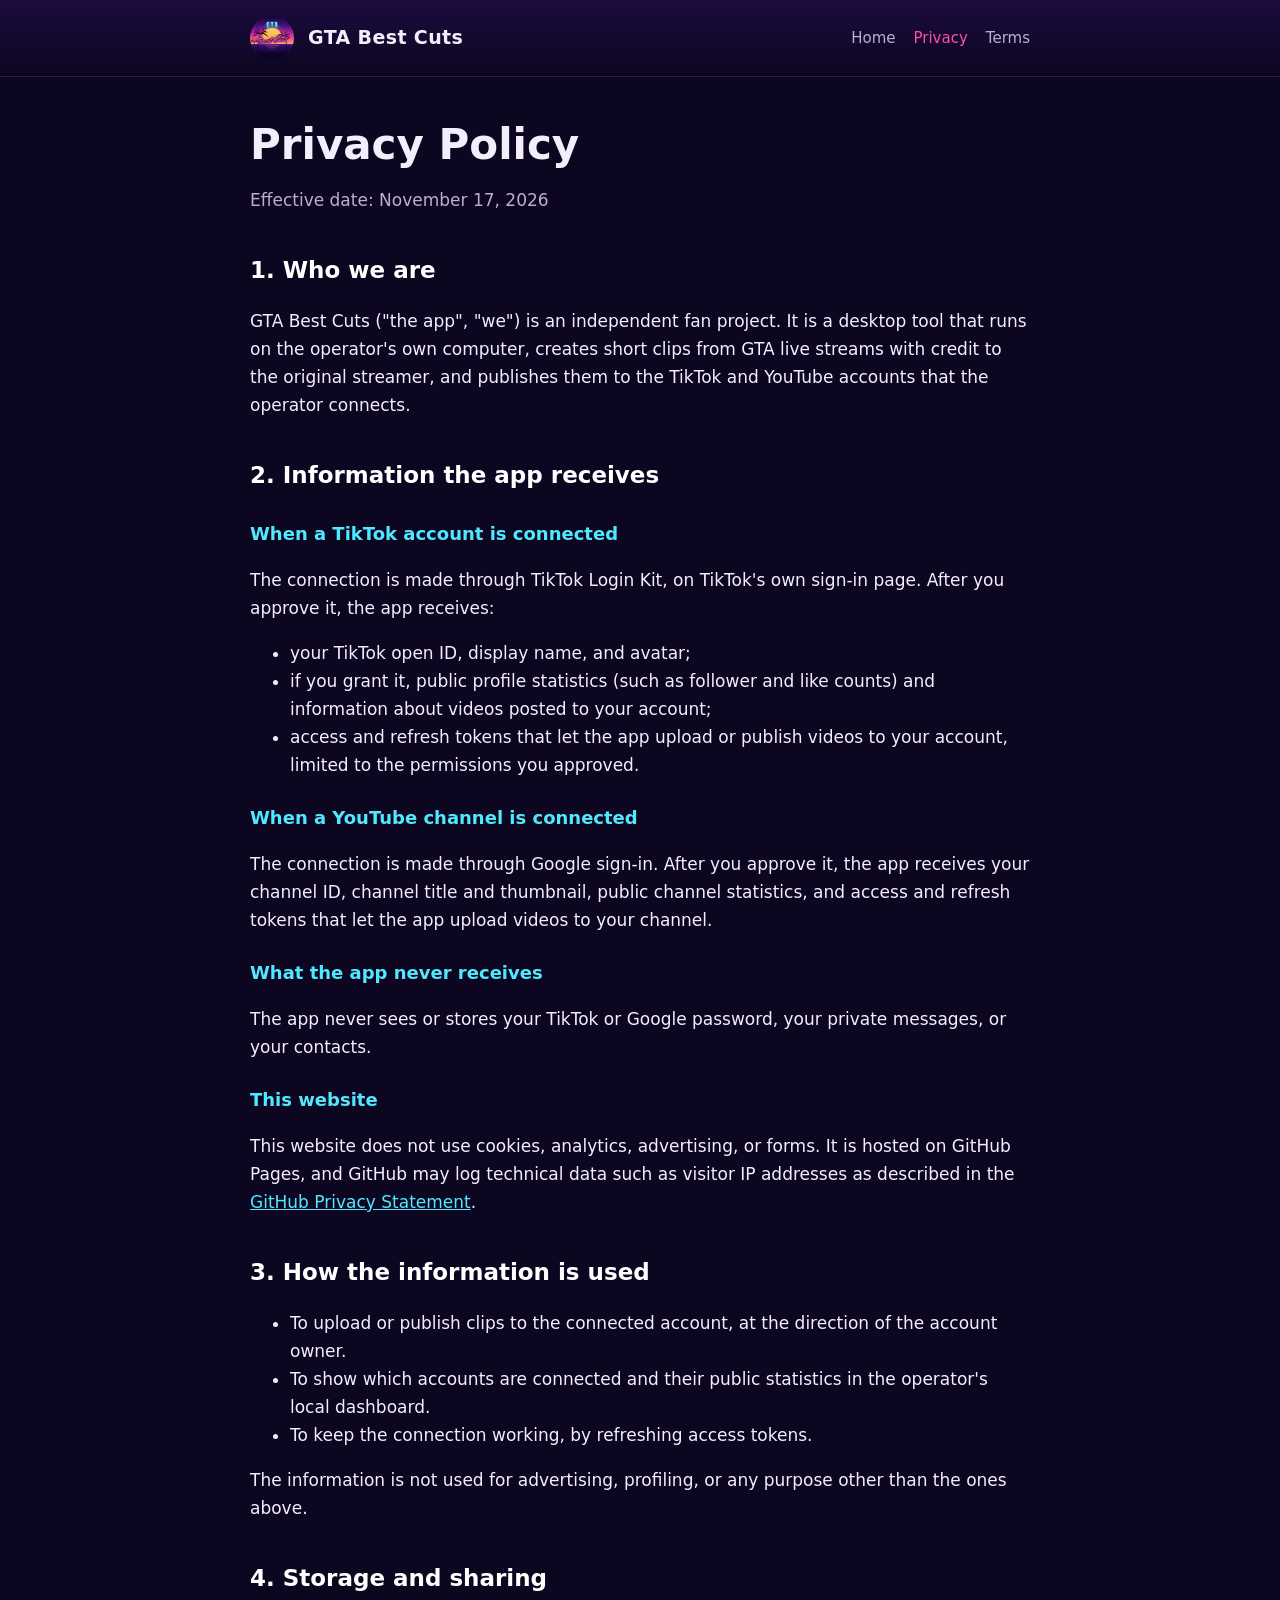
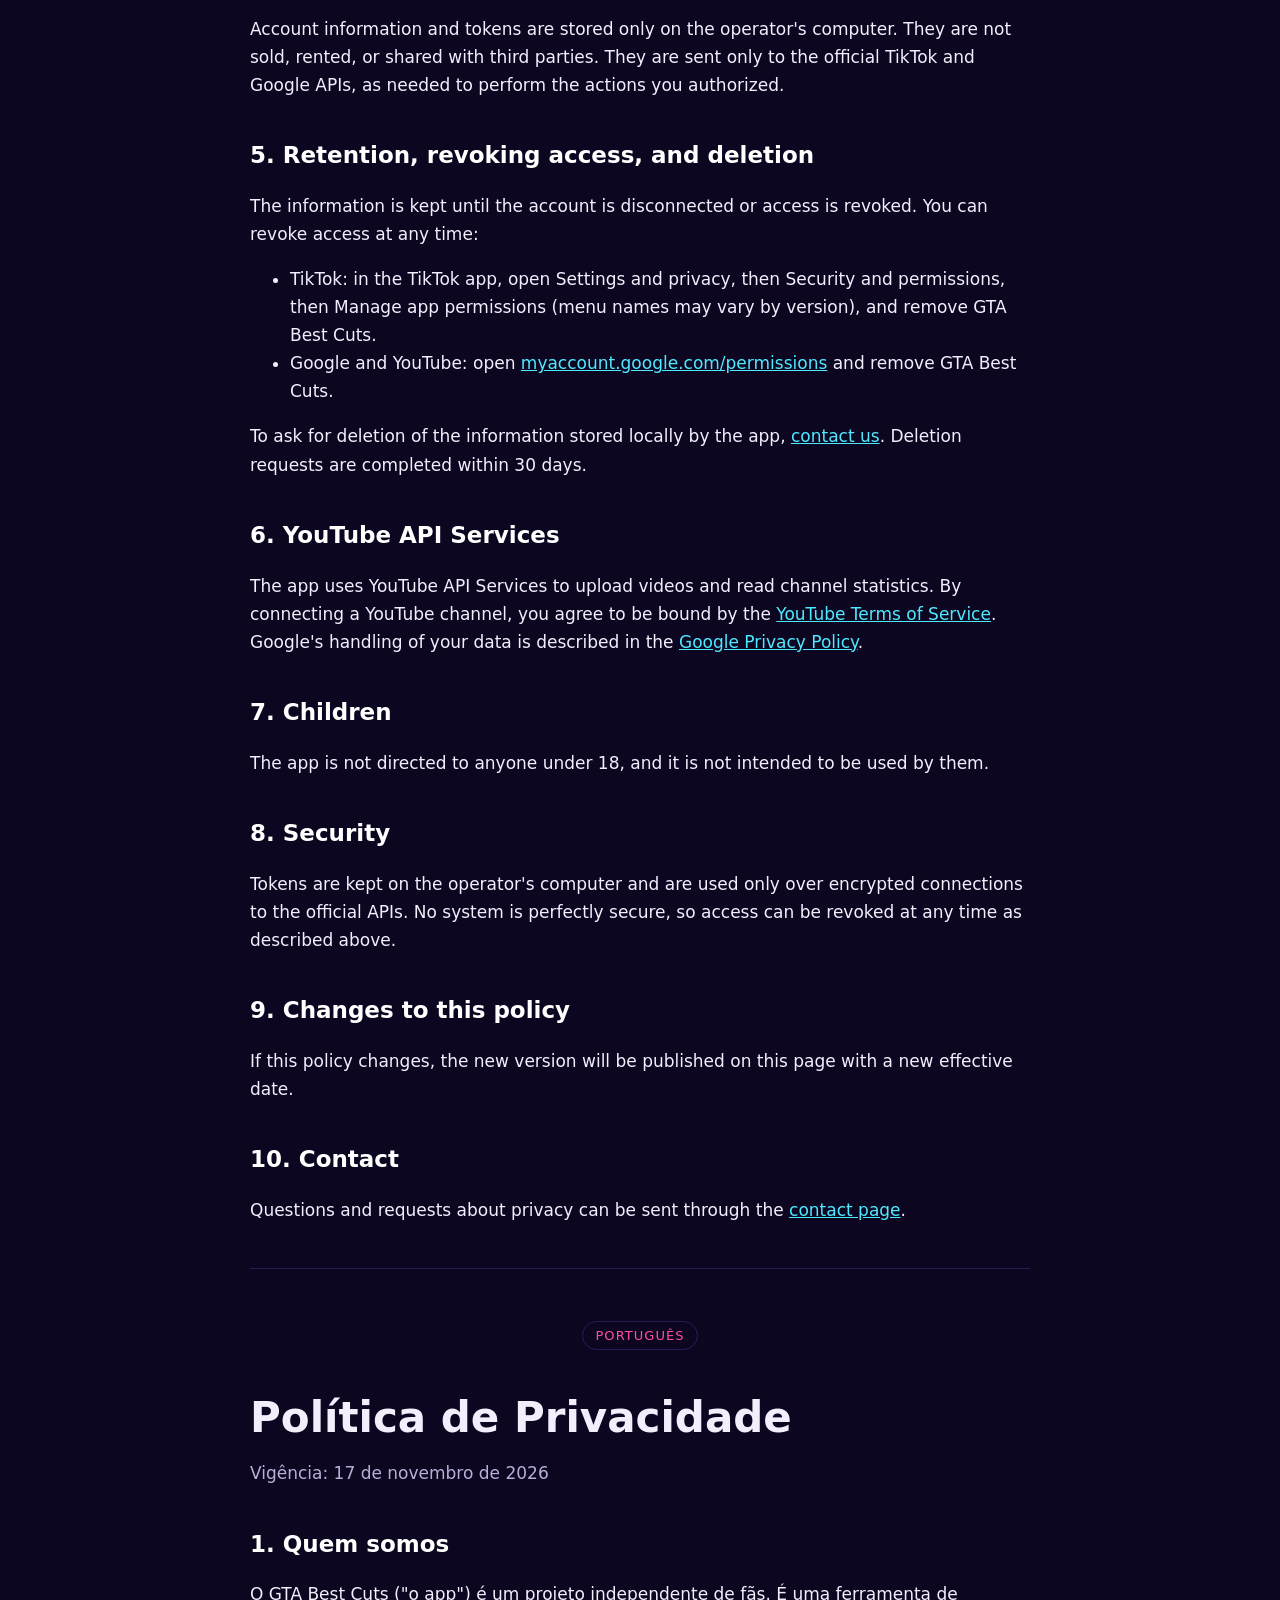
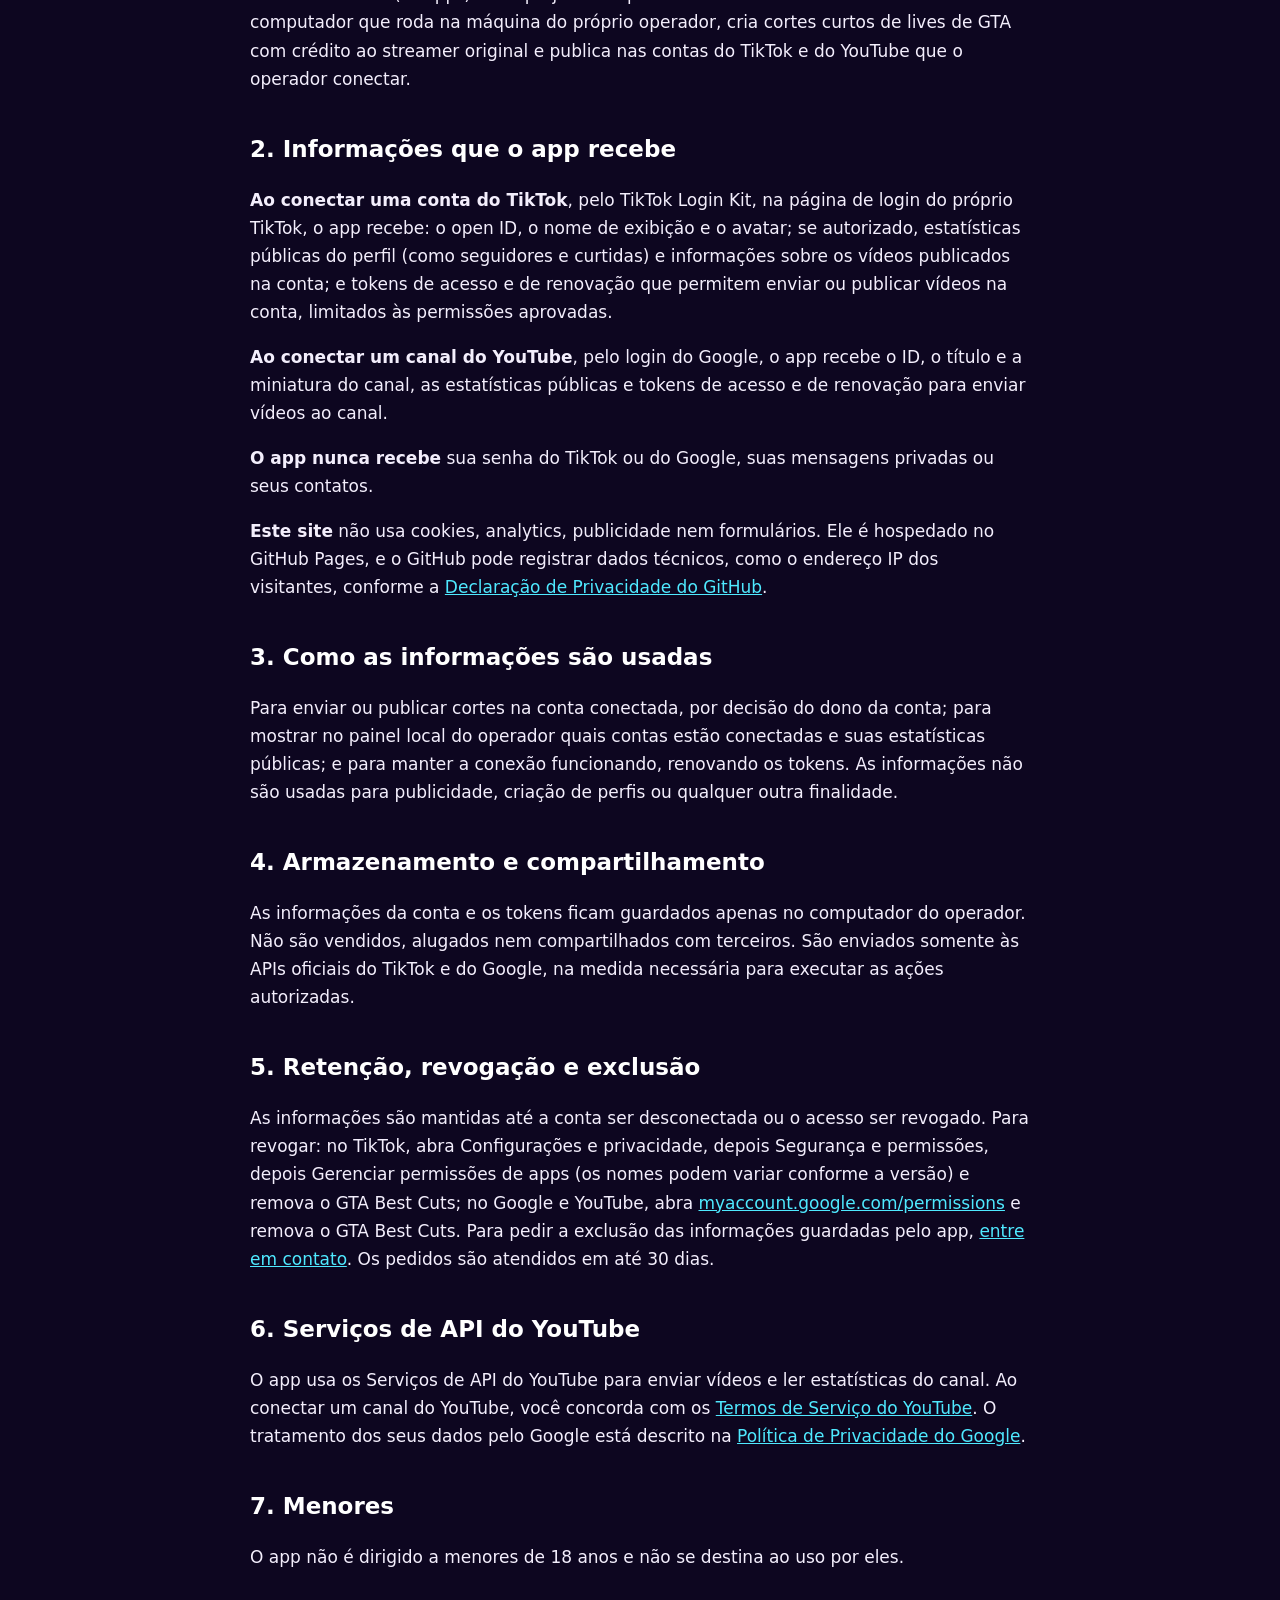
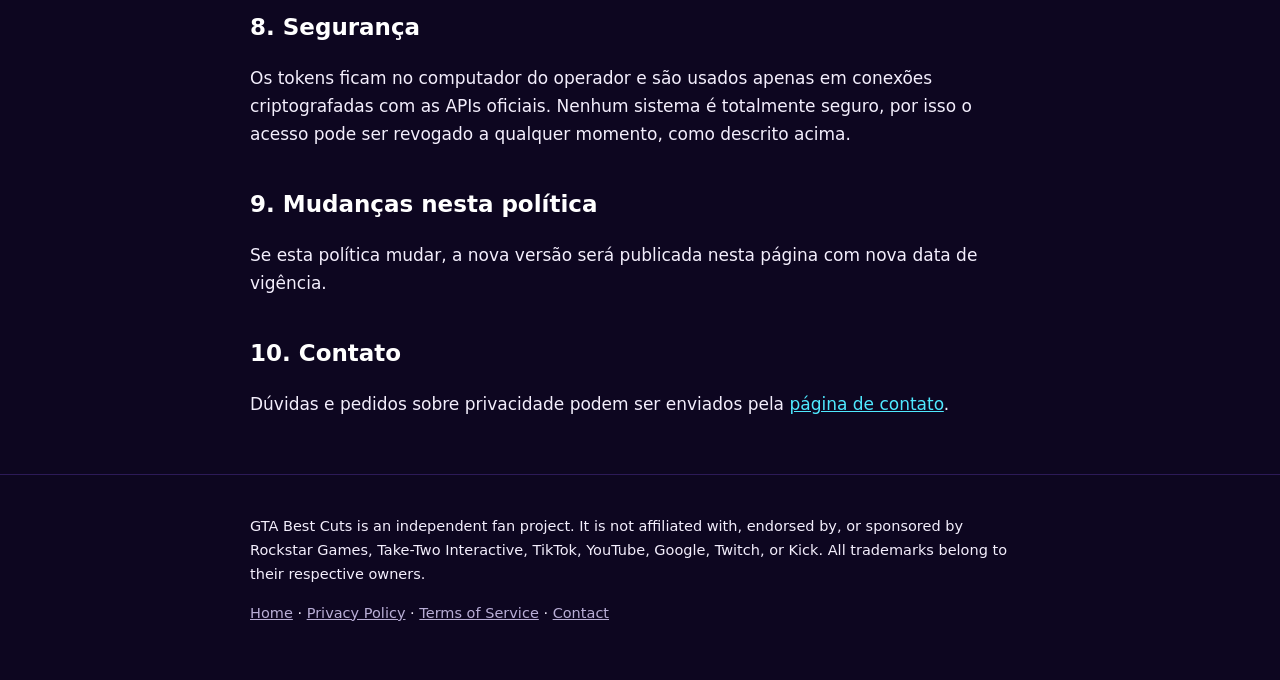
==== privacy/index.html @ 6204e12f "Add GTA Best Cuts website Home page, privacy policy, terms of service and the sign-in return page us" ====
<!doctype html>
<html lang="en">
<head>
<meta charset="utf-8">
<meta name="viewport" content="width=device-width, initial-scale=1">
<title>Privacy Policy · GTA Best Cuts</title>
<meta name="description" content="Privacy Policy of the GTA Best Cuts app.">
<link rel="icon" type="image/png" href="../assets/favicon.png">
<link rel="stylesheet" href="../assets/style.css">
</head>
<body>
<header class="site"><div class="wrap">
<a href="../"><img src="../assets/logo.png" alt="GTA Best Cuts logo" width="44" height="44"></a>
<a class="name" href="../">GTA Best Cuts</a>
<nav><a href="../">Home</a><a href="../privacy/" aria-current="page">Privacy</a><a href="../terms/">Terms</a></nav>
</div></header>
<main class="wrap">

<h1>Privacy Policy</h1>
<p class="muted">Effective date: November 17, 2026</p>

<h2>1. Who we are</h2>
<p>GTA Best Cuts ("the app", "we") is an independent fan project. It is a desktop tool that runs on the operator's own computer, creates short clips from GTA live streams with credit to the original streamer, and publishes them to the TikTok and YouTube accounts that the operator connects.</p>

<h2>2. Information the app receives</h2>
<h3>When a TikTok account is connected</h3>
<p>The connection is made through TikTok Login Kit, on TikTok's own sign-in page. After you approve it, the app receives:</p>
<ul>
<li>your TikTok open ID, display name, and avatar;</li>
<li>if you grant it, public profile statistics (such as follower and like counts) and information about videos posted to your account;</li>
<li>access and refresh tokens that let the app upload or publish videos to your account, limited to the permissions you approved.</li>
</ul>
<h3>When a YouTube channel is connected</h3>
<p>The connection is made through Google sign-in. After you approve it, the app receives your channel ID, channel title and thumbnail, public channel statistics, and access and refresh tokens that let the app upload videos to your channel.</p>
<h3>What the app never receives</h3>
<p>The app never sees or stores your TikTok or Google password, your private messages, or your contacts.</p>
<h3>This website</h3>
<p>This website does not use cookies, analytics, advertising, or forms. It is hosted on GitHub Pages, and GitHub may log technical data such as visitor IP addresses as described in the <a href="https://docs.github.com/en/site-policy/privacy-policies/github-general-privacy-statement">GitHub Privacy Statement</a>.</p>

<h2>3. How the information is used</h2>
<ul>
<li>To upload or publish clips to the connected account, at the direction of the account owner.</li>
<li>To show which accounts are connected and their public statistics in the operator's local dashboard.</li>
<li>To keep the connection working, by refreshing access tokens.</li>
</ul>
<p>The information is not used for advertising, profiling, or any purpose other than the ones above.</p>

<h2>4. Storage and sharing</h2>
<p>Account information and tokens are stored only on the operator's computer. They are not sold, rented, or shared with third parties. They are sent only to the official TikTok and Google APIs, as needed to perform the actions you authorized.</p>

<h2>5. Retention, revoking access, and deletion</h2>
<p>The information is kept until the account is disconnected or access is revoked. You can revoke access at any time:</p>
<ul>
<li>TikTok: in the TikTok app, open Settings and privacy, then Security and permissions, then Manage app permissions (menu names may vary by version), and remove GTA Best Cuts.</li>
<li>Google and YouTube: open <a href="https://myaccount.google.com/permissions">myaccount.google.com/permissions</a> and remove GTA Best Cuts.</li>
</ul>
<p>To ask for deletion of the information stored locally by the app, <a href="https://github.com/w7b/gta-best-cuts/issues">contact us</a>. Deletion requests are completed within 30 days.</p>

<h2>6. YouTube API Services</h2>
<p>The app uses YouTube API Services to upload videos and read channel statistics. By connecting a YouTube channel, you agree to be bound by the <a href="https://www.youtube.com/t/terms">YouTube Terms of Service</a>. Google's handling of your data is described in the <a href="https://policies.google.com/privacy">Google Privacy Policy</a>.</p>

<h2>7. Children</h2>
<p>The app is not directed to anyone under 18, and it is not intended to be used by them.</p>

<h2>8. Security</h2>
<p>Tokens are kept on the operator's computer and are used only over encrypted connections to the official APIs. No system is perfectly secure, so access can be revoked at any time as described above.</p>

<h2>9. Changes to this policy</h2>
<p>If this policy changes, the new version will be published on this page with a new effective date.</p>

<h2>10. Contact</h2>
<p>Questions and requests about privacy can be sent through the <a href="https://github.com/w7b/gta-best-cuts/issues">contact page</a>.</p>

<hr>
<p class="center"><span class="lang">Português</span></p>
<h1>Política de Privacidade</h1>
<p class="muted">Vigência: 17 de novembro de 2026</p>
<h2>1. Quem somos</h2>
<p>O GTA Best Cuts ("o app") é um projeto independente de fãs. É uma ferramenta de computador que roda na máquina do próprio operador, cria cortes curtos de lives de GTA com crédito ao streamer original e publica nas contas do TikTok e do YouTube que o operador conectar.</p>
<h2>2. Informações que o app recebe</h2>
<p><b>Ao conectar uma conta do TikTok</b>, pelo TikTok Login Kit, na página de login do próprio TikTok, o app recebe: o open ID, o nome de exibição e o avatar; se autorizado, estatísticas públicas do perfil (como seguidores e curtidas) e informações sobre os vídeos publicados na conta; e tokens de acesso e de renovação que permitem enviar ou publicar vídeos na conta, limitados às permissões aprovadas.</p>
<p><b>Ao conectar um canal do YouTube</b>, pelo login do Google, o app recebe o ID, o título e a miniatura do canal, as estatísticas públicas e tokens de acesso e de renovação para enviar vídeos ao canal.</p>
<p><b>O app nunca recebe</b> sua senha do TikTok ou do Google, suas mensagens privadas ou seus contatos.</p>
<p><b>Este site</b> não usa cookies, analytics, publicidade nem formulários. Ele é hospedado no GitHub Pages, e o GitHub pode registrar dados técnicos, como o endereço IP dos visitantes, conforme a <a href="https://docs.github.com/pt/site-policy/privacy-policies/github-general-privacy-statement">Declaração de Privacidade do GitHub</a>.</p>
<h2>3. Como as informações são usadas</h2>
<p>Para enviar ou publicar cortes na conta conectada, por decisão do dono da conta; para mostrar no painel local do operador quais contas estão conectadas e suas estatísticas públicas; e para manter a conexão funcionando, renovando os tokens. As informações não são usadas para publicidade, criação de perfis ou qualquer outra finalidade.</p>
<h2>4. Armazenamento e compartilhamento</h2>
<p>As informações da conta e os tokens ficam guardados apenas no computador do operador. Não são vendidos, alugados nem compartilhados com terceiros. São enviados somente às APIs oficiais do TikTok e do Google, na medida necessária para executar as ações autorizadas.</p>
<h2>5. Retenção, revogação e exclusão</h2>
<p>As informações são mantidas até a conta ser desconectada ou o acesso ser revogado. Para revogar: no TikTok, abra Configurações e privacidade, depois Segurança e permissões, depois Gerenciar permissões de apps (os nomes podem variar conforme a versão) e remova o GTA Best Cuts; no Google e YouTube, abra <a href="https://myaccount.google.com/permissions">myaccount.google.com/permissions</a> e remova o GTA Best Cuts. Para pedir a exclusão das informações guardadas pelo app, <a href="https://github.com/w7b/gta-best-cuts/issues">entre em contato</a>. Os pedidos são atendidos em até 30 dias.</p>
<h2>6. Serviços de API do YouTube</h2>
<p>O app usa os Serviços de API do YouTube para enviar vídeos e ler estatísticas do canal. Ao conectar um canal do YouTube, você concorda com os <a href="https://www.youtube.com/t/terms">Termos de Serviço do YouTube</a>. O tratamento dos seus dados pelo Google está descrito na <a href="https://policies.google.com/privacy">Política de Privacidade do Google</a>.</p>
<h2>7. Menores</h2>
<p>O app não é dirigido a menores de 18 anos e não se destina ao uso por eles.</p>
<h2>8. Segurança</h2>
<p>Os tokens ficam no computador do operador e são usados apenas em conexões criptografadas com as APIs oficiais. Nenhum sistema é totalmente seguro, por isso o acesso pode ser revogado a qualquer momento, como descrito acima.</p>
<h2>9. Mudanças nesta política</h2>
<p>Se esta política mudar, a nova versão será publicada nesta página com nova data de vigência.</p>
<h2>10. Contato</h2>
<p>Dúvidas e pedidos sobre privacidade podem ser enviados pela <a href="https://github.com/w7b/gta-best-cuts/issues">página de contato</a>.</p>

</main>
<footer><div class="wrap">
<p>GTA Best Cuts is an independent fan project. It is not affiliated with, endorsed by, or sponsored by Rockstar Games, Take-Two Interactive, TikTok, YouTube, Google, Twitch, or Kick. All trademarks belong to their respective owners.</p>
<p><a href="../">Home</a> · <a href="../privacy/">Privacy Policy</a> · <a href="../terms/">Terms of Service</a> · <a href="https://github.com/w7b/gta-best-cuts/issues">Contact</a></p>
</div></footer>
</body>
</html>
---- assets/style.css ----
:root{--bg:#0d0620;--card:#170b33;--line:#2c1a57;--text:#f3eefc;--muted:#b9aed6;--pink:#ff4fa8;--cyan:#4fe9ff}
*{box-sizing:border-box}
html{-webkit-text-size-adjust:100%}
body{margin:0;background:var(--bg);color:var(--text);font:17px/1.65 system-ui,-apple-system,"Segoe UI",Roboto,Helvetica,Arial,sans-serif}
a{color:var(--cyan)}
a:hover{color:#fff}
.wrap{max-width:820px;margin:0 auto;padding:0 20px}
header.site{border-bottom:1px solid var(--line);background:linear-gradient(180deg,#1b0b3f,#0d0620)}
header.site .wrap{display:flex;align-items:center;gap:14px;padding-top:16px;padding-bottom:16px;flex-wrap:wrap}
header.site img{width:44px;height:44px;border-radius:50%;display:block}
header.site .name{font-weight:800;letter-spacing:.02em;color:var(--text);text-decoration:none;font-size:19px}
header.site nav{margin-left:auto;display:flex;gap:18px;flex-wrap:wrap}
header.site nav a{color:var(--muted);text-decoration:none;font-size:15px}
header.site nav a:hover,header.site nav a[aria-current]{color:var(--pink)}
.hero{text-align:center;padding:56px 0 28px}
.hero img{width:168px;height:168px;border-radius:50%;box-shadow:0 0 0 4px #2c1a57,0 18px 60px -18px var(--pink)}
.hero h1{font-size:clamp(34px,7vw,54px);line-height:1.1;margin:26px 0 10px}
.hero p{color:var(--muted);font-size:19px;max-width:620px;margin:0 auto}
h1{font-size:clamp(30px,6vw,42px);line-height:1.15;margin:44px 0 6px}
h2{font-size:23px;margin:38px 0 8px;color:#fff}
h3{font-size:18px;margin:24px 0 6px;color:var(--cyan)}
p,li{color:var(--text)}
.muted{color:var(--muted)}
.card{background:var(--card);border:1px solid var(--line);border-radius:16px;padding:20px 22px;margin:16px 0}
.steps{display:grid;gap:14px;grid-template-columns:repeat(auto-fit,minmax(220px,1fr));padding:0;list-style:none;counter-reset:s}
.steps li{background:var(--card);border:1px solid var(--line);border-radius:16px;padding:18px 20px;counter-increment:s}
.steps li::before{content:counter(s);display:inline-block;width:30px;height:30px;line-height:30px;text-align:center;border-radius:50%;background:var(--pink);color:#1b0b3f;font-weight:800;margin-bottom:8px}
.steps b{display:block;margin-bottom:4px}
hr{border:0;border-top:1px solid var(--line);margin:44px 0}
footer{border-top:1px solid var(--line);margin-top:56px;padding:26px 0 40px;color:var(--muted);font-size:14.5px}
footer a{color:var(--muted)}
.lang{display:inline-block;font-size:13px;letter-spacing:.08em;text-transform:uppercase;color:var(--pink);border:1px solid var(--line);border-radius:999px;padding:3px 12px;margin-top:8px}
.center{text-align:center}
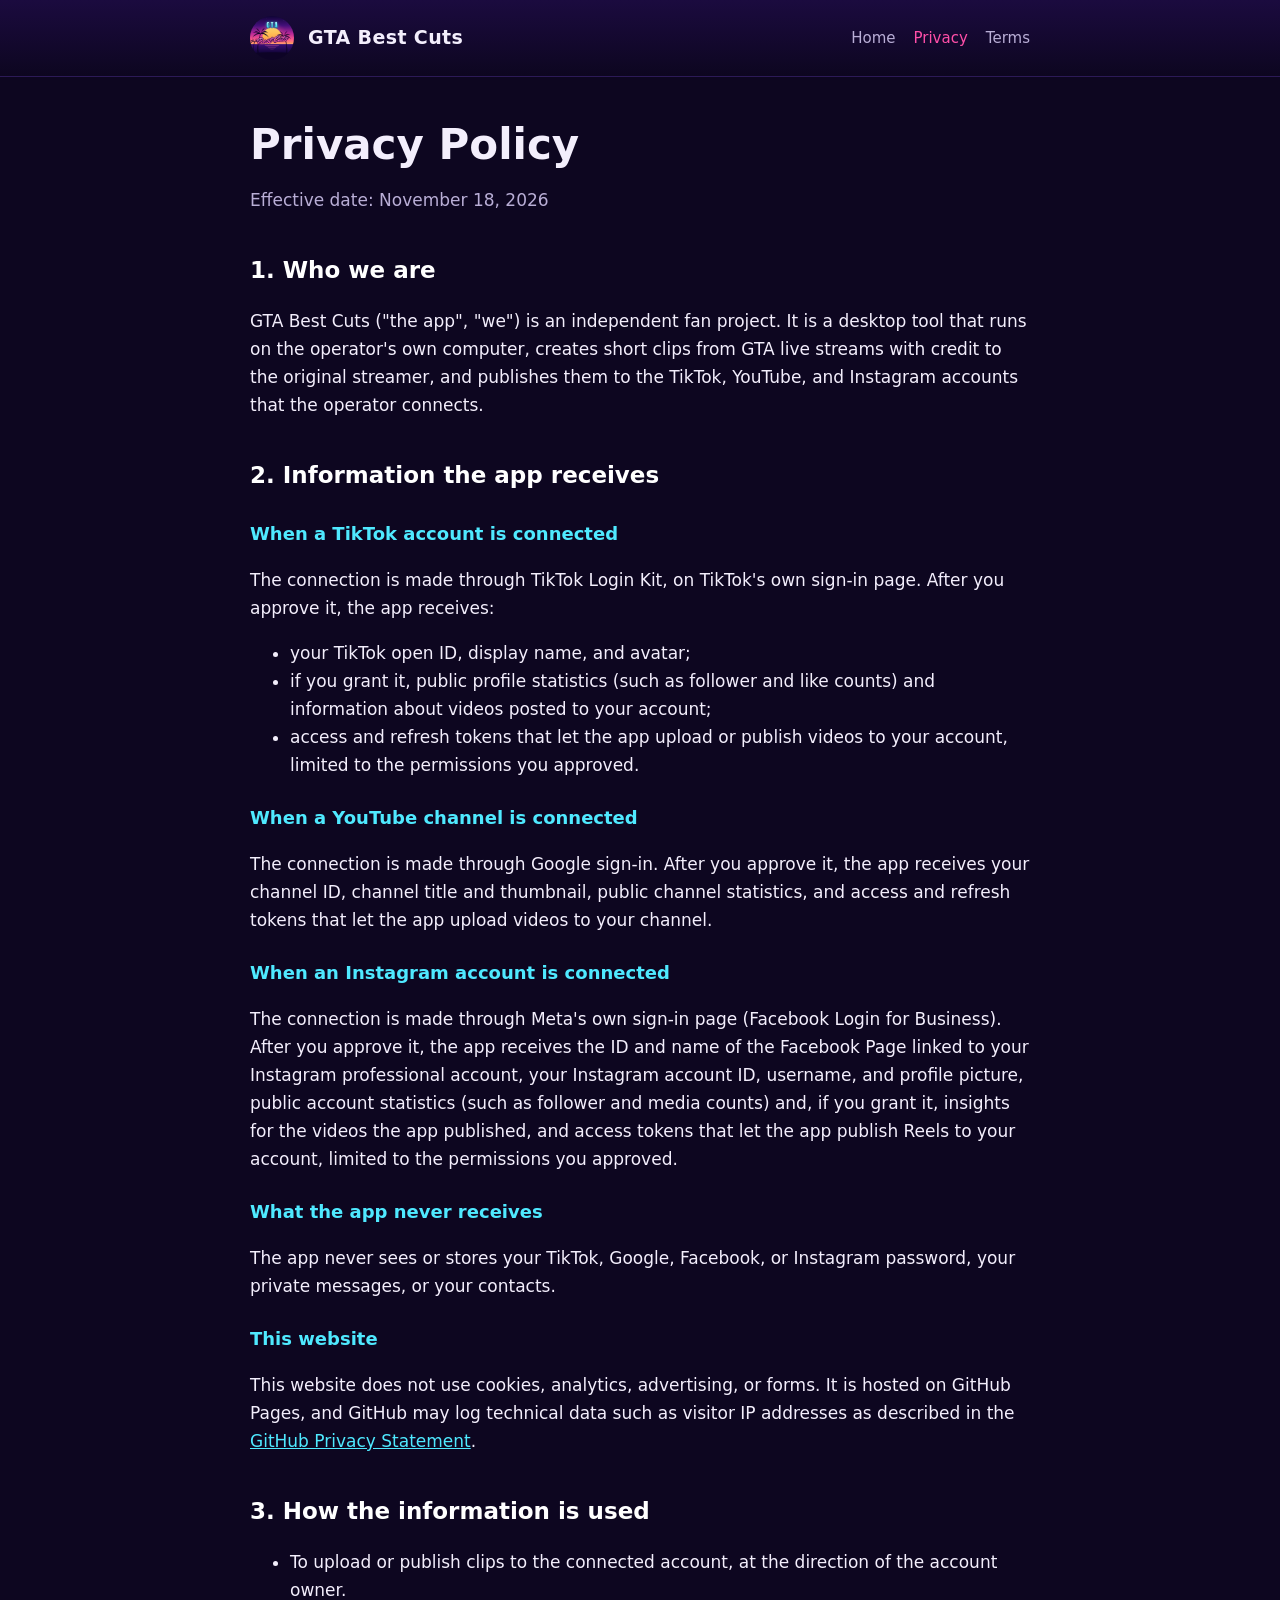
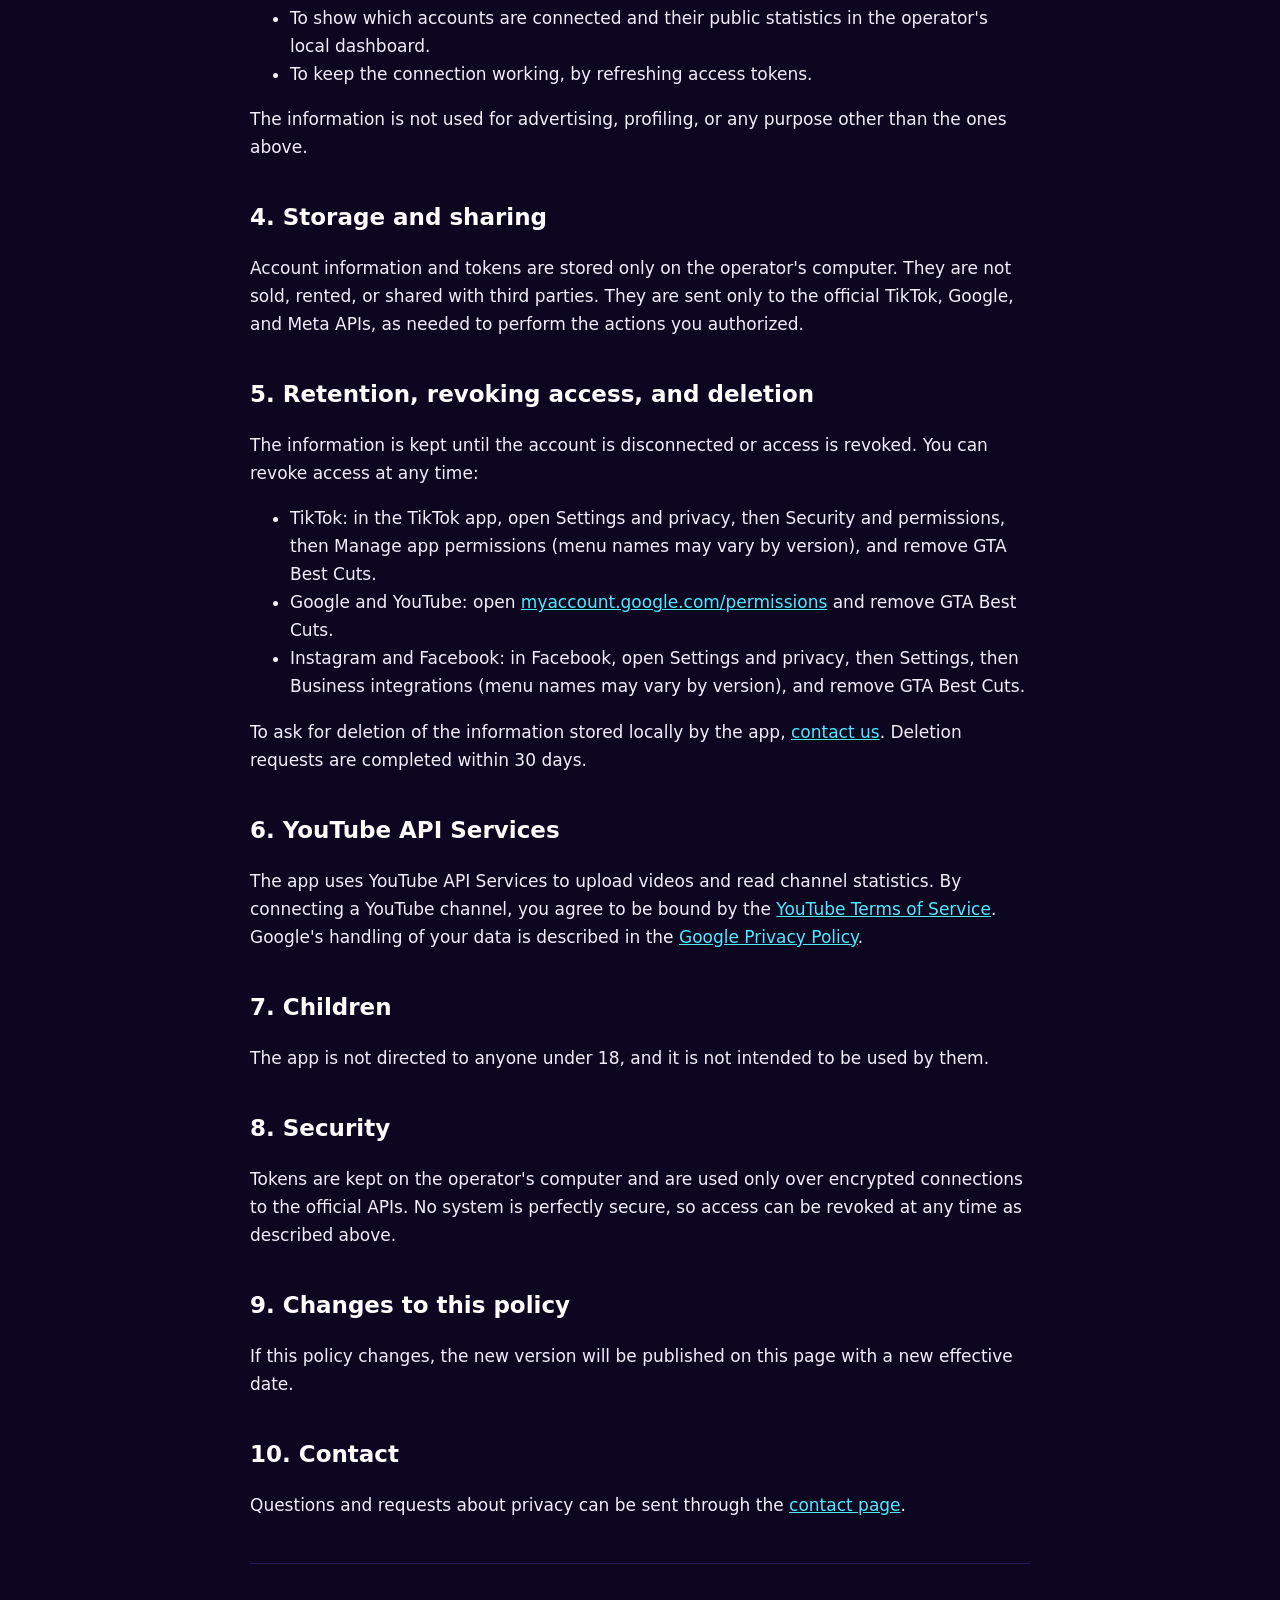
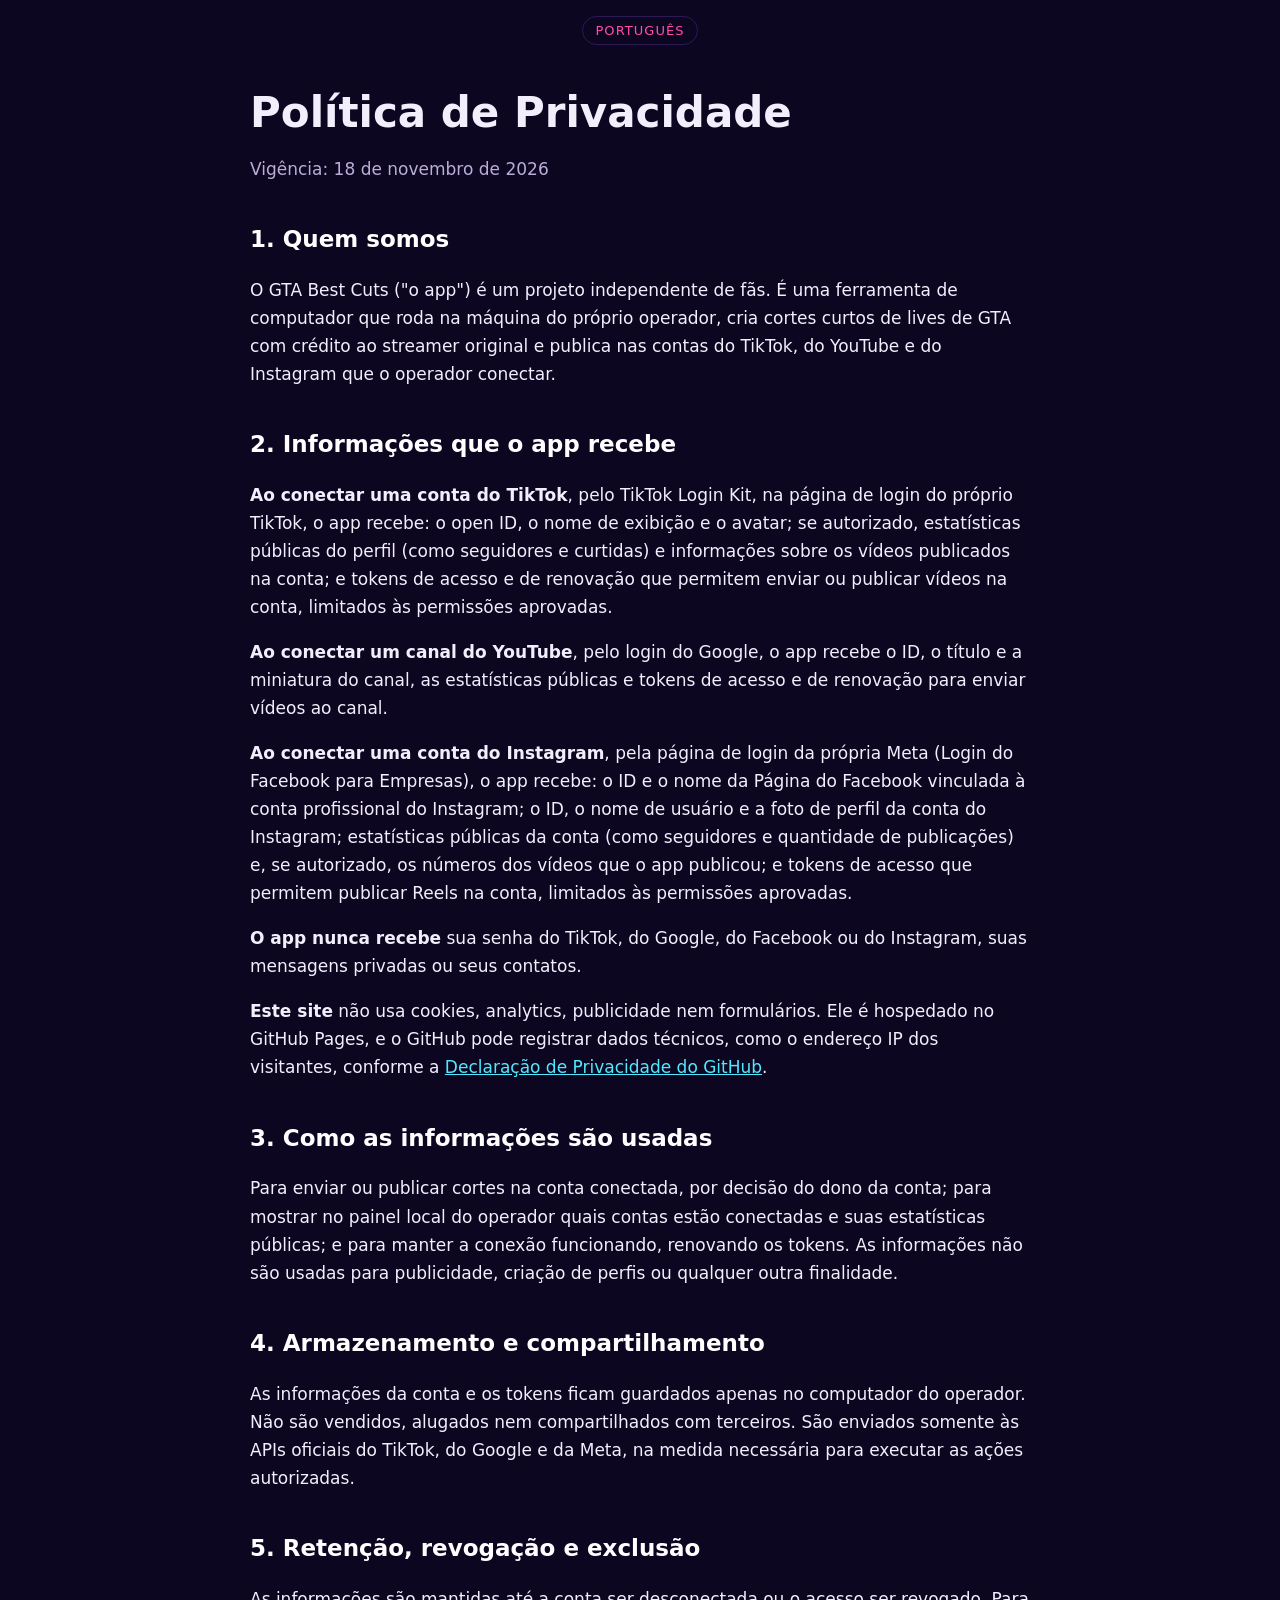
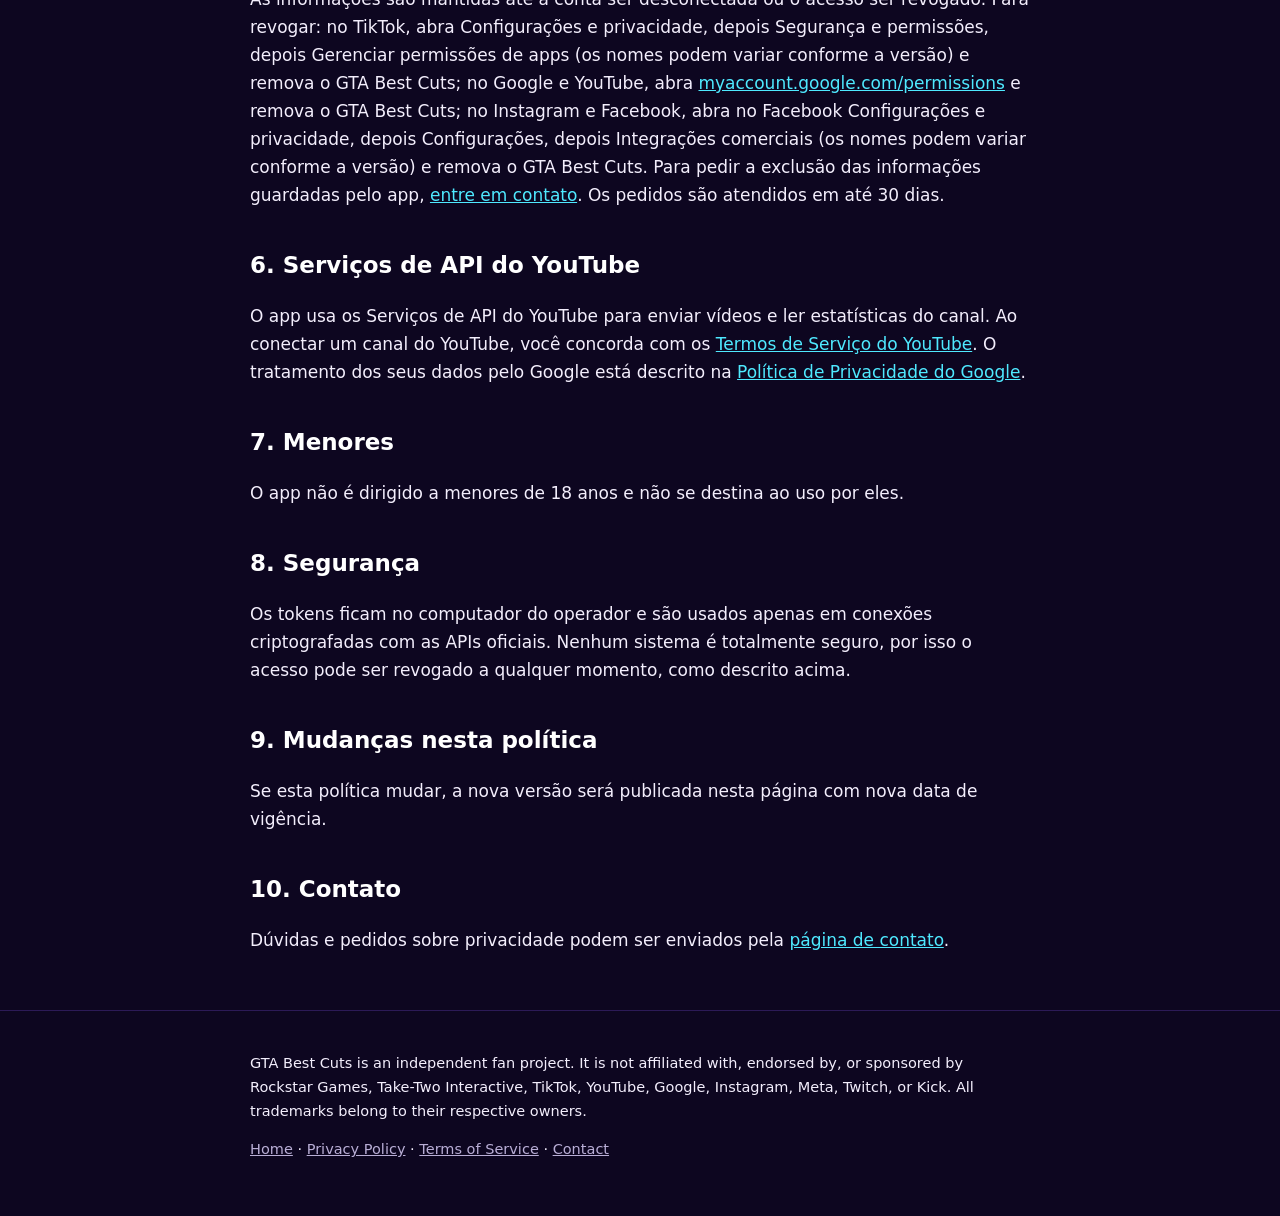
==== commit 430dc2a5: "Add Instagram sign-in return page and mention Instagram in the policies Adds /callback/instagram/ (r" ====
--- a/privacy/index.html
+++ b/privacy/index.html
@@ -17,10 +17,10 @@
 <main class="wrap">
 
 <h1>Privacy Policy</h1>
-<p class="muted">Effective date: November 17, 2026</p>
+<p class="muted">Effective date: November 18, 2026</p>
 
 <h2>1. Who we are</h2>
-<p>GTA Best Cuts ("the app", "we") is an independent fan project. It is a desktop tool that runs on the operator's own computer, creates short clips from GTA live streams with credit to the original streamer, and publishes them to the TikTok and YouTube accounts that the operator connects.</p>
+<p>GTA Best Cuts ("the app", "we") is an independent fan project. It is a desktop tool that runs on the operator's own computer, creates short clips from GTA live streams with credit to the original streamer, and publishes them to the TikTok, YouTube, and Instagram accounts that the operator connects.</p>
 
 <h2>2. Information the app receives</h2>
 <h3>When a TikTok account is connected</h3>
@@ -32,8 +32,10 @@
 </ul>
 <h3>When a YouTube channel is connected</h3>
 <p>The connection is made through Google sign-in. After you approve it, the app receives your channel ID, channel title and thumbnail, public channel statistics, and access and refresh tokens that let the app upload videos to your channel.</p>
+<h3>When an Instagram account is connected</h3>
+<p>The connection is made through Meta's own sign-in page (Facebook Login for Business). After you approve it, the app receives the ID and name of the Facebook Page linked to your Instagram professional account, your Instagram account ID, username, and profile picture, public account statistics (such as follower and media counts) and, if you grant it, insights for the videos the app published, and access tokens that let the app publish Reels to your account, limited to the permissions you approved.</p>
 <h3>What the app never receives</h3>
-<p>The app never sees or stores your TikTok or Google password, your private messages, or your contacts.</p>
+<p>The app never sees or stores your TikTok, Google, Facebook, or Instagram password, your private messages, or your contacts.</p>
 <h3>This website</h3>
 <p>This website does not use cookies, analytics, advertising, or forms. It is hosted on GitHub Pages, and GitHub may log technical data such as visitor IP addresses as described in the <a href="https://docs.github.com/en/site-policy/privacy-policies/github-general-privacy-statement">GitHub Privacy Statement</a>.</p>
 
@@ -46,13 +48,14 @@
 <p>The information is not used for advertising, profiling, or any purpose other than the ones above.</p>
 
 <h2>4. Storage and sharing</h2>
-<p>Account information and tokens are stored only on the operator's computer. They are not sold, rented, or shared with third parties. They are sent only to the official TikTok and Google APIs, as needed to perform the actions you authorized.</p>
+<p>Account information and tokens are stored only on the operator's computer. They are not sold, rented, or shared with third parties. They are sent only to the official TikTok, Google, and Meta APIs, as needed to perform the actions you authorized.</p>
 
 <h2>5. Retention, revoking access, and deletion</h2>
 <p>The information is kept until the account is disconnected or access is revoked. You can revoke access at any time:</p>
 <ul>
 <li>TikTok: in the TikTok app, open Settings and privacy, then Security and permissions, then Manage app permissions (menu names may vary by version), and remove GTA Best Cuts.</li>
 <li>Google and YouTube: open <a href="https://myaccount.google.com/permissions">myaccount.google.com/permissions</a> and remove GTA Best Cuts.</li>
+<li>Instagram and Facebook: in Facebook, open Settings and privacy, then Settings, then Business integrations (menu names may vary by version), and remove GTA Best Cuts.</li>
 </ul>
 <p>To ask for deletion of the information stored locally by the app, <a href="https://github.com/w7b/gta-best-cuts/issues">contact us</a>. Deletion requests are completed within 30 days.</p>
 
@@ -74,20 +77,21 @@
 <hr>
 <p class="center"><span class="lang">Português</span></p>
 <h1>Política de Privacidade</h1>
-<p class="muted">Vigência: 17 de novembro de 2026</p>
+<p class="muted">Vigência: 18 de novembro de 2026</p>
 <h2>1. Quem somos</h2>
-<p>O GTA Best Cuts ("o app") é um projeto independente de fãs. É uma ferramenta de computador que roda na máquina do próprio operador, cria cortes curtos de lives de GTA com crédito ao streamer original e publica nas contas do TikTok e do YouTube que o operador conectar.</p>
+<p>O GTA Best Cuts ("o app") é um projeto independente de fãs. É uma ferramenta de computador que roda na máquina do próprio operador, cria cortes curtos de lives de GTA com crédito ao streamer original e publica nas contas do TikTok, do YouTube e do Instagram que o operador conectar.</p>
 <h2>2. Informações que o app recebe</h2>
 <p><b>Ao conectar uma conta do TikTok</b>, pelo TikTok Login Kit, na página de login do próprio TikTok, o app recebe: o open ID, o nome de exibição e o avatar; se autorizado, estatísticas públicas do perfil (como seguidores e curtidas) e informações sobre os vídeos publicados na conta; e tokens de acesso e de renovação que permitem enviar ou publicar vídeos na conta, limitados às permissões aprovadas.</p>
 <p><b>Ao conectar um canal do YouTube</b>, pelo login do Google, o app recebe o ID, o título e a miniatura do canal, as estatísticas públicas e tokens de acesso e de renovação para enviar vídeos ao canal.</p>
-<p><b>O app nunca recebe</b> sua senha do TikTok ou do Google, suas mensagens privadas ou seus contatos.</p>
+<p><b>Ao conectar uma conta do Instagram</b>, pela página de login da própria Meta (Login do Facebook para Empresas), o app recebe: o ID e o nome da Página do Facebook vinculada à conta profissional do Instagram; o ID, o nome de usuário e a foto de perfil da conta do Instagram; estatísticas públicas da conta (como seguidores e quantidade de publicações) e, se autorizado, os números dos vídeos que o app publicou; e tokens de acesso que permitem publicar Reels na conta, limitados às permissões aprovadas.</p>
+<p><b>O app nunca recebe</b> sua senha do TikTok, do Google, do Facebook ou do Instagram, suas mensagens privadas ou seus contatos.</p>
 <p><b>Este site</b> não usa cookies, analytics, publicidade nem formulários. Ele é hospedado no GitHub Pages, e o GitHub pode registrar dados técnicos, como o endereço IP dos visitantes, conforme a <a href="https://docs.github.com/pt/site-policy/privacy-policies/github-general-privacy-statement">Declaração de Privacidade do GitHub</a>.</p>
 <h2>3. Como as informações são usadas</h2>
 <p>Para enviar ou publicar cortes na conta conectada, por decisão do dono da conta; para mostrar no painel local do operador quais contas estão conectadas e suas estatísticas públicas; e para manter a conexão funcionando, renovando os tokens. As informações não são usadas para publicidade, criação de perfis ou qualquer outra finalidade.</p>
 <h2>4. Armazenamento e compartilhamento</h2>
-<p>As informações da conta e os tokens ficam guardados apenas no computador do operador. Não são vendidos, alugados nem compartilhados com terceiros. São enviados somente às APIs oficiais do TikTok e do Google, na medida necessária para executar as ações autorizadas.</p>
+<p>As informações da conta e os tokens ficam guardados apenas no computador do operador. Não são vendidos, alugados nem compartilhados com terceiros. São enviados somente às APIs oficiais do TikTok, do Google e da Meta, na medida necessária para executar as ações autorizadas.</p>
 <h2>5. Retenção, revogação e exclusão</h2>
-<p>As informações são mantidas até a conta ser desconectada ou o acesso ser revogado. Para revogar: no TikTok, abra Configurações e privacidade, depois Segurança e permissões, depois Gerenciar permissões de apps (os nomes podem variar conforme a versão) e remova o GTA Best Cuts; no Google e YouTube, abra <a href="https://myaccount.google.com/permissions">myaccount.google.com/permissions</a> e remova o GTA Best Cuts. Para pedir a exclusão das informações guardadas pelo app, <a href="https://github.com/w7b/gta-best-cuts/issues">entre em contato</a>. Os pedidos são atendidos em até 30 dias.</p>
+<p>As informações são mantidas até a conta ser desconectada ou o acesso ser revogado. Para revogar: no TikTok, abra Configurações e privacidade, depois Segurança e permissões, depois Gerenciar permissões de apps (os nomes podem variar conforme a versão) e remova o GTA Best Cuts; no Google e YouTube, abra <a href="https://myaccount.google.com/permissions">myaccount.google.com/permissions</a> e remova o GTA Best Cuts; no Instagram e Facebook, abra no Facebook Configurações e privacidade, depois Configurações, depois Integrações comerciais (os nomes podem variar conforme a versão) e remova o GTA Best Cuts. Para pedir a exclusão das informações guardadas pelo app, <a href="https://github.com/w7b/gta-best-cuts/issues">entre em contato</a>. Os pedidos são atendidos em até 30 dias.</p>
 <h2>6. Serviços de API do YouTube</h2>
 <p>O app usa os Serviços de API do YouTube para enviar vídeos e ler estatísticas do canal. Ao conectar um canal do YouTube, você concorda com os <a href="https://www.youtube.com/t/terms">Termos de Serviço do YouTube</a>. O tratamento dos seus dados pelo Google está descrito na <a href="https://policies.google.com/privacy">Política de Privacidade do Google</a>.</p>
 <h2>7. Menores</h2>
@@ -101,7 +105,7 @@
 
 </main>
 <footer><div class="wrap">
-<p>GTA Best Cuts is an independent fan project. It is not affiliated with, endorsed by, or sponsored by Rockstar Games, Take-Two Interactive, TikTok, YouTube, Google, Twitch, or Kick. All trademarks belong to their respective owners.</p>
+<p>GTA Best Cuts is an independent fan project. It is not affiliated with, endorsed by, or sponsored by Rockstar Games, Take-Two Interactive, TikTok, YouTube, Google, Instagram, Meta, Twitch, or Kick. All trademarks belong to their respective owners.</p>
 <p><a href="../">Home</a> · <a href="../privacy/">Privacy Policy</a> · <a href="../terms/">Terms of Service</a> · <a href="https://github.com/w7b/gta-best-cuts/issues">Contact</a></p>
 </div></footer>
 </body>
